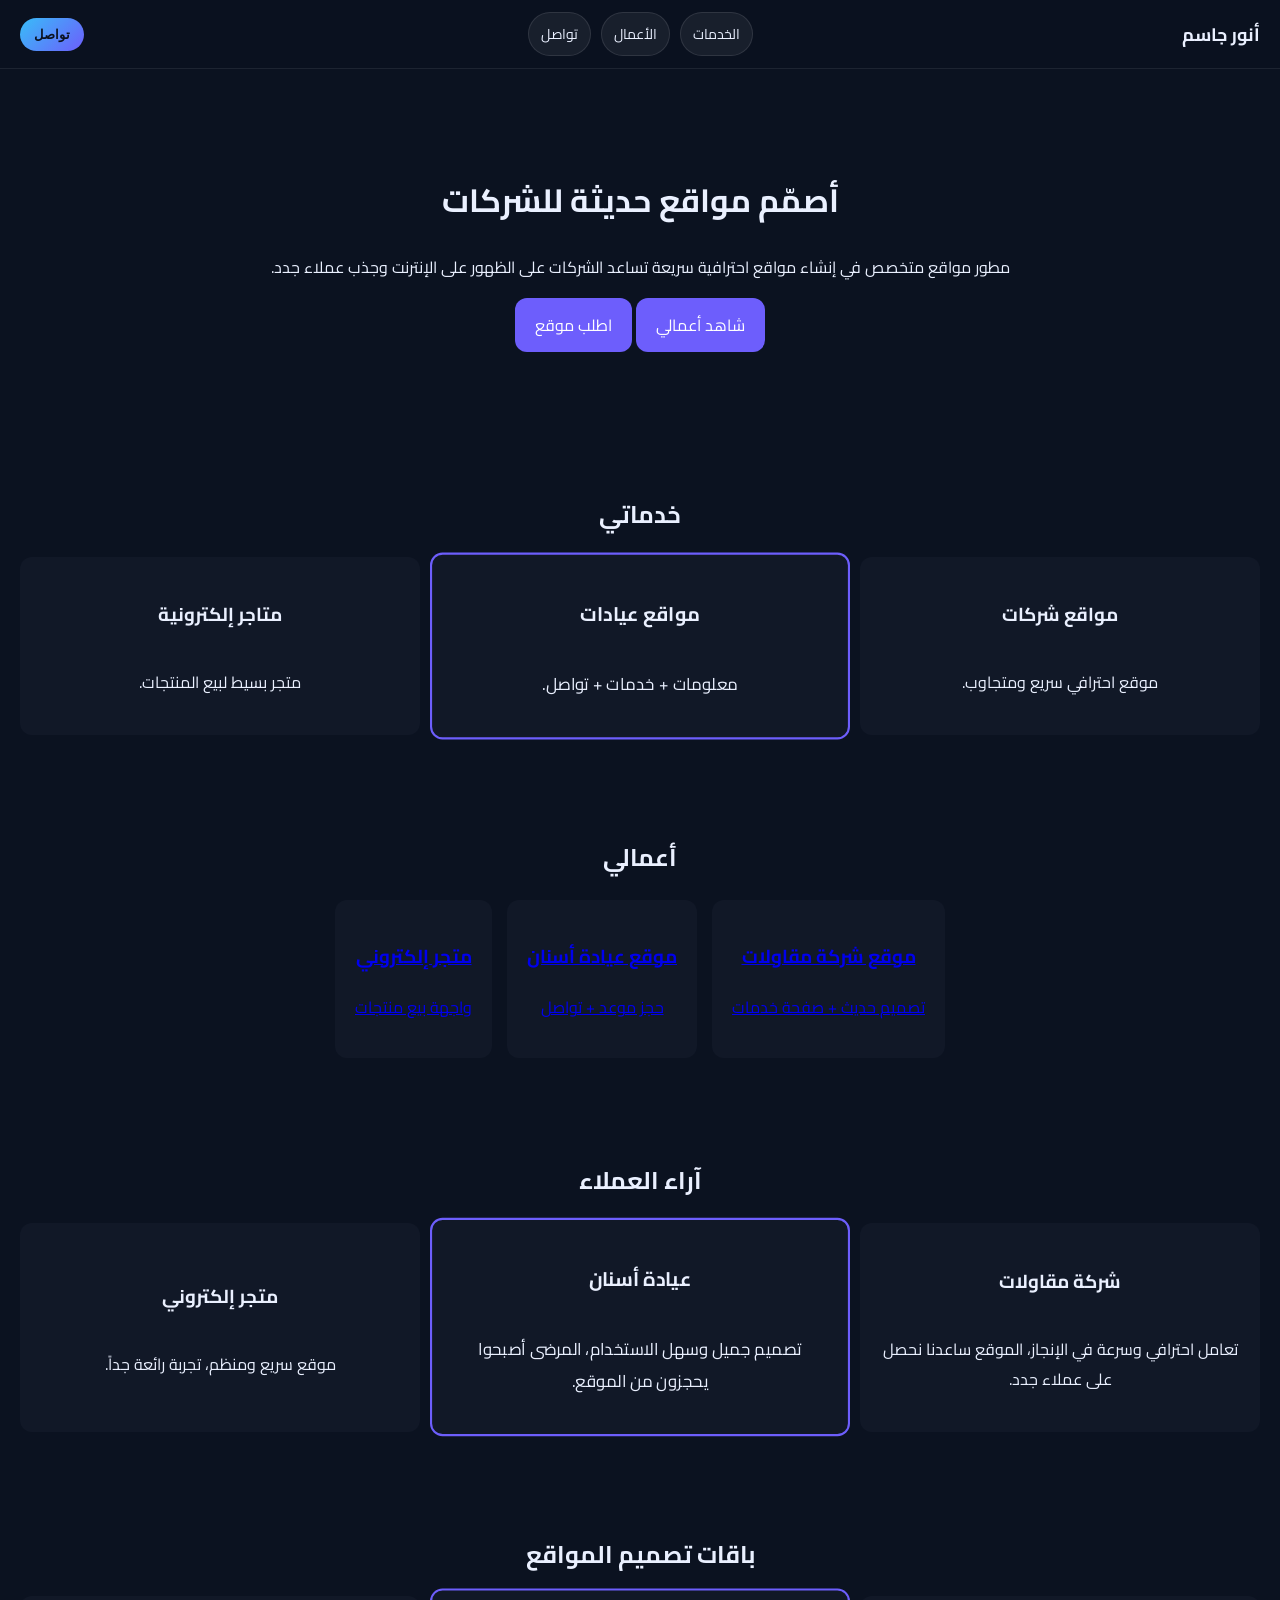
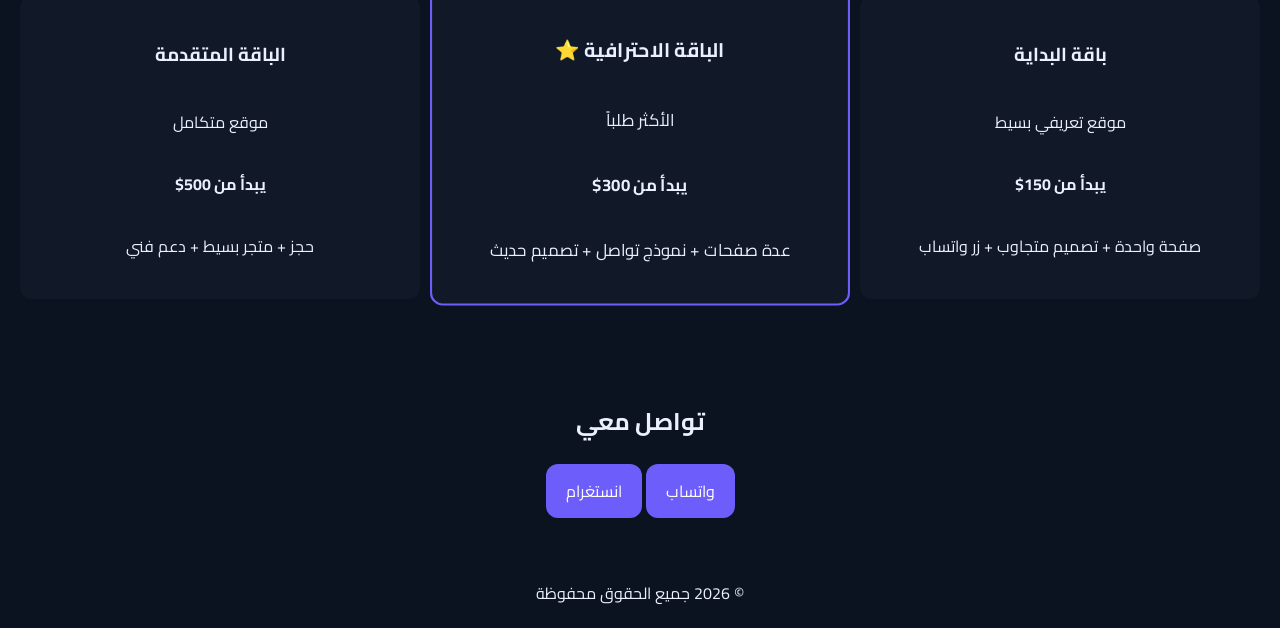
==== index.html @ a52c802f "Add files via upload" ====
<!DOCTYPE html>
<html lang="ar" dir="rtl">
<head>
  <meta charset="UTF-8" />
  <meta name="viewport" content="width=device-width, initial-scale=1.0" />
  <title>أنور جاسم | مطور مواقع</title>

  <link rel="preconnect" href="https://fonts.googleapis.com">
  <link rel="preconnect" href="https://fonts.gstatic.com" crossorigin>
  <link href="https://fonts.googleapis.com/css2?family=Cairo:wght@400;600;700&display=swap" rel="stylesheet">

  <link rel="stylesheet" href="style.css">
</head>

<body>

<nav class="nav">
  <a class="brand" href="#">أنور جاسم</a>

  <div class="nav-links">
    <a href="#services">الخدمات</a>
    <a href="#work">الأعمال</a>
    <a href="#contact">تواصل</a>
  </div>

  <div class="contact-menu">
    <button id="contactBtn">تواصل</button>
    <div id="contactDropdown" class="dropdown">
      <a href="https://wa.me/9647819924326" target="_blank">واتساب</a>
      <a href="https://instagram.com/anwar_jasim" target="_blank">انستغرام</a>
    </div>
  </div>
</nav>

<header class="hero">
  <h1>أصمّم مواقع حديثة للشركات</h1>
  <p>مطور مواقع متخصص في إنشاء مواقع احترافية سريعة تساعد الشركات على الظهور على الإنترنت وجذب عملاء جدد.</p>

  <div class="hero-actions">
    <a class="btn" href="#work">شاهد أعمالي</a>
    <a class="btn btn-outline" href="#contact">اطلب موقع</a>
  </div>
</header>

<section id="services" class="section">
  <h2>خدماتي</h2>
  <div class="cards">
    <div class="card">
      <h3>مواقع شركات</h3>
      <p>موقع احترافي سريع ومتجاوب.</p>
    </div>
    <div class="card">
      <h3>مواقع عيادات</h3>
      <p>معلومات + خدمات + تواصل.</p>
    </div>
    <div class="card">
      <h3>متاجر إلكترونية</h3>
      <p>متجر بسيط لبيع المنتجات.</p>
    </div>
  </div>
</section>

<section id="work" class="section">
  <h2>أعمالي</h2>

  <div class="work-grid">

    <a class="work-item" href="#">
      <h3>موقع شركة مقاولات</h3>
      <p>تصميم حديث + صفحة خدمات</p>
    </a>

    <a class="work-item" href="#">
      <h3>موقع عيادة أسنان</h3>
      <p>حجز موعد + تواصل</p>
    </a>

    <a class="work-item" href="#">
      <h3>متجر إلكتروني</h3>
      <p>واجهة بيع منتجات</p>
    </a>

  </div>
</section>

<section class="section">
  <h2>آراء العملاء</h2>

  <div class="cards">

    <div class="card">
      <h3>شركة مقاولات</h3>
      <p>تعامل احترافي وسرعة في الإنجاز، الموقع ساعدنا نحصل على عملاء جدد.</p>
    </div>

    <div class="card">
      <h3>عيادة أسنان</h3>
      <p>تصميم جميل وسهل الاستخدام، المرضى أصبحوا يحجزون من الموقع.</p>
    </div>

    <div class="card">
      <h3>متجر إلكتروني</h3>
      <p>موقع سريع ومنظم، تجربة رائعة جداً.</p>
    </div>

  </div>
</section>

<section class="section">
  <h2>باقات تصميم المواقع</h2>

  <div class="cards">

    <div class="card">
      <h3>باقة البداية</h3>
      <p>موقع تعريفي بسيط</p>
      <p><strong>يبدأ من 150$</strong></p>
      <p class="small">صفحة واحدة + تصميم متجاوب + زر واتساب</p>
    </div>

    <div class="card">
      <h3>الباقة الاحترافية ⭐</h3>
      <p>الأكثر طلباً</p>
      <p><strong>يبدأ من 300$</strong></p>
      <p class="small">عدة صفحات + نموذج تواصل + تصميم حديث</p>
    </div>

    <div class="card">
      <h3>الباقة المتقدمة</h3>
      <p>موقع متكامل</p>
      <p><strong>يبدأ من 500$</strong></p>
      <p class="small">حجز + متجر بسيط + دعم فني</p>
    </div>

  </div>
</section>

<section id="contact" class="section">
  <h2>تواصل معي</h2>
  <div class="contact-actions">
    <a class="btn" href="https://wa.me/9647819924326" target="_blank">واتساب</a>
    <a class="btn btn-outline" href="https://instagram.com/anwar_jasim" target="_blank">انستغرام</a>
  </div>
</section>

<footer class="footer">
© 2026 جميع الحقوق محفوظة
</footer>

<script src="script.js"></script>
</body>
</html>
---- style.css ----
:root{
  --bg:#0b1220;
  --panel:rgba(255,255,255,.06);
  --card:rgba(255,255,255,.08);
  --stroke:rgba(255,255,255,.12);
  --text:#eaf0ff;
  --muted:rgba(234,240,255,.72);
  --primary:#6d5efc;
  --secondary:#22c55e;
  --accent:#38bdf8;
  --shadow:0 18px 55px rgba(0,0,0,.35);
  --radius:18px;
}

*{box-sizing:border-box}
body{
  margin:0;
  font-family:"Cairo",sans-serif;
  color:var(--text);
  background:var(--bg);
}

/* ===== NAV (حديث ومرتب) ===== */
.nav{
  display:flex;
  align-items:center;
  justify-content:center;
  padding:12px 18px;
  background: rgba(11,18,32,.85);
  backdrop-filter: blur(10px);
  position:sticky;
  top:0;
  z-index:1000;
  border-bottom: 1px solid rgba(255,255,255,.08);
}

.brand{
  color: var(--text);
  text-decoration:none;
  font-weight:800;
  font-size:18px;
}

/* روابط الوسط */
.nav-links{
  display:flex;
  gap:10px;
}

.nav-links a{
  color: var(--text);
  text-decoration:none;        /* يشيل التسطير */
  font-size:14px;
  padding:8px 12px;
  border-radius:999px;
  background: rgba(255,255,255,.06);
  border: 1px solid rgba(255,255,255,.10);
  transition:.2s ease;
}

.nav-links a:hover{
  background: rgba(255,255,255,.12);
  transform: translateY(-1px);
}

/* زر التواصل يسار */
.contact-menu{
  position:relative; /* مهم حتى القائمة تطلع بمكانها */
}

#contactBtn{
  padding:9px 14px;
  border:0;
  border-radius:999px;
  background: linear-gradient(135deg, var(--accent), var(--primary));
  color:#0b1220;
  font-weight:800;
  cursor:pointer;
}

/* القائمة المنسدلة */
.dropdown{
  position:absolute;
  top:48px;
  left:0;
  width:200px;
  display:none;
  padding:8px;
  border-radius:14px;
  background: rgba(12,18,34,.95);
  border: 1px solid rgba(255,255,255,.12);
  box-shadow: 0 18px 55px rgba(0,0,0,.35);
}

.dropdown a{
  display:block;
  padding:10px 12px;
  border-radius:12px;
  color: var(--text);
  text-decoration:none;
}

.dropdown a:hover{
  background: rgba(255,255,255,.08);
}

/* موبايل */
@media (max-width:860px){
  .nav-links{ display:none; }  /* نخفي الروابط بالموبايل (نضيف منيو لاحقاً) */
}

.brand{
  position:absolute;
  right:20px;
  font-weight:700;
}

.contact-menu{ position:absolute; left:20px; }

button{
  padding:10px 15px;
  border:0;
  border-radius:8px;
  background:#22c55e;
  color:white;
  cursor:pointer;
}

/* HERO */
.hero{
  text-align:center;
  padding:80px 20px;
}

.btn{
  padding:12px 20px;
  background:#6d5efc;
  color:white;
  border-radius:8px;
  text-decoration:none;
}

/* SECTIONS */
.section{
  padding:40px 20px;
  text-align:center;
}

.cards{
  display:flex;
  gap:15px;
  justify-content:center;
}

.card{
  padding:20px;
  background:#111827;
  border-radius:12px;
}

.work-grid{
  display:flex;
  gap:15px;
  justify-content:center;
}

.work-item{
  padding:20px;
  background:#111827;
  border-radius:12px;
}

.footer{
  text-align:center;
  padding:20px;
}

/* ===== Button Hover Clean Animation ===== */

/* زر التواصل */
#contactBtn{
  transition: all .25s ease;
}

#contactBtn:hover{
  transform: translateY(-3px);
  box-shadow: 0 10px 25px rgba(56,189,248,.35);
}

/* أزرار الهيرو */
.btn{
  display:inline-block;
  border-radius:12px;
  transition: all .25s ease;
}

/* Hover نظيف */
.btn:hover{
  transform: translateY(-4px);
  box-shadow: 0 18px 40px rgba(109,94,252,.35);
  filter: brightness(1.08);
}

/* عند الضغط */
.btn:active,
#contactBtn:active{
  transform: scale(.95);
}

/* تمييز الباقة الاحترافية */
.card:nth-child(2){
  border: 2px solid var(--primary);
  transform: scale(1.05);
}

.cards{
  display: grid;
  grid-template-columns: repeat(auto-fit, minmax(250px,1fr));
  gap: 20px;
  align-items: stretch;
}

.card{
  height: 100%;
  display: flex;
  flex-direction: column;
  justify-content: center;
}
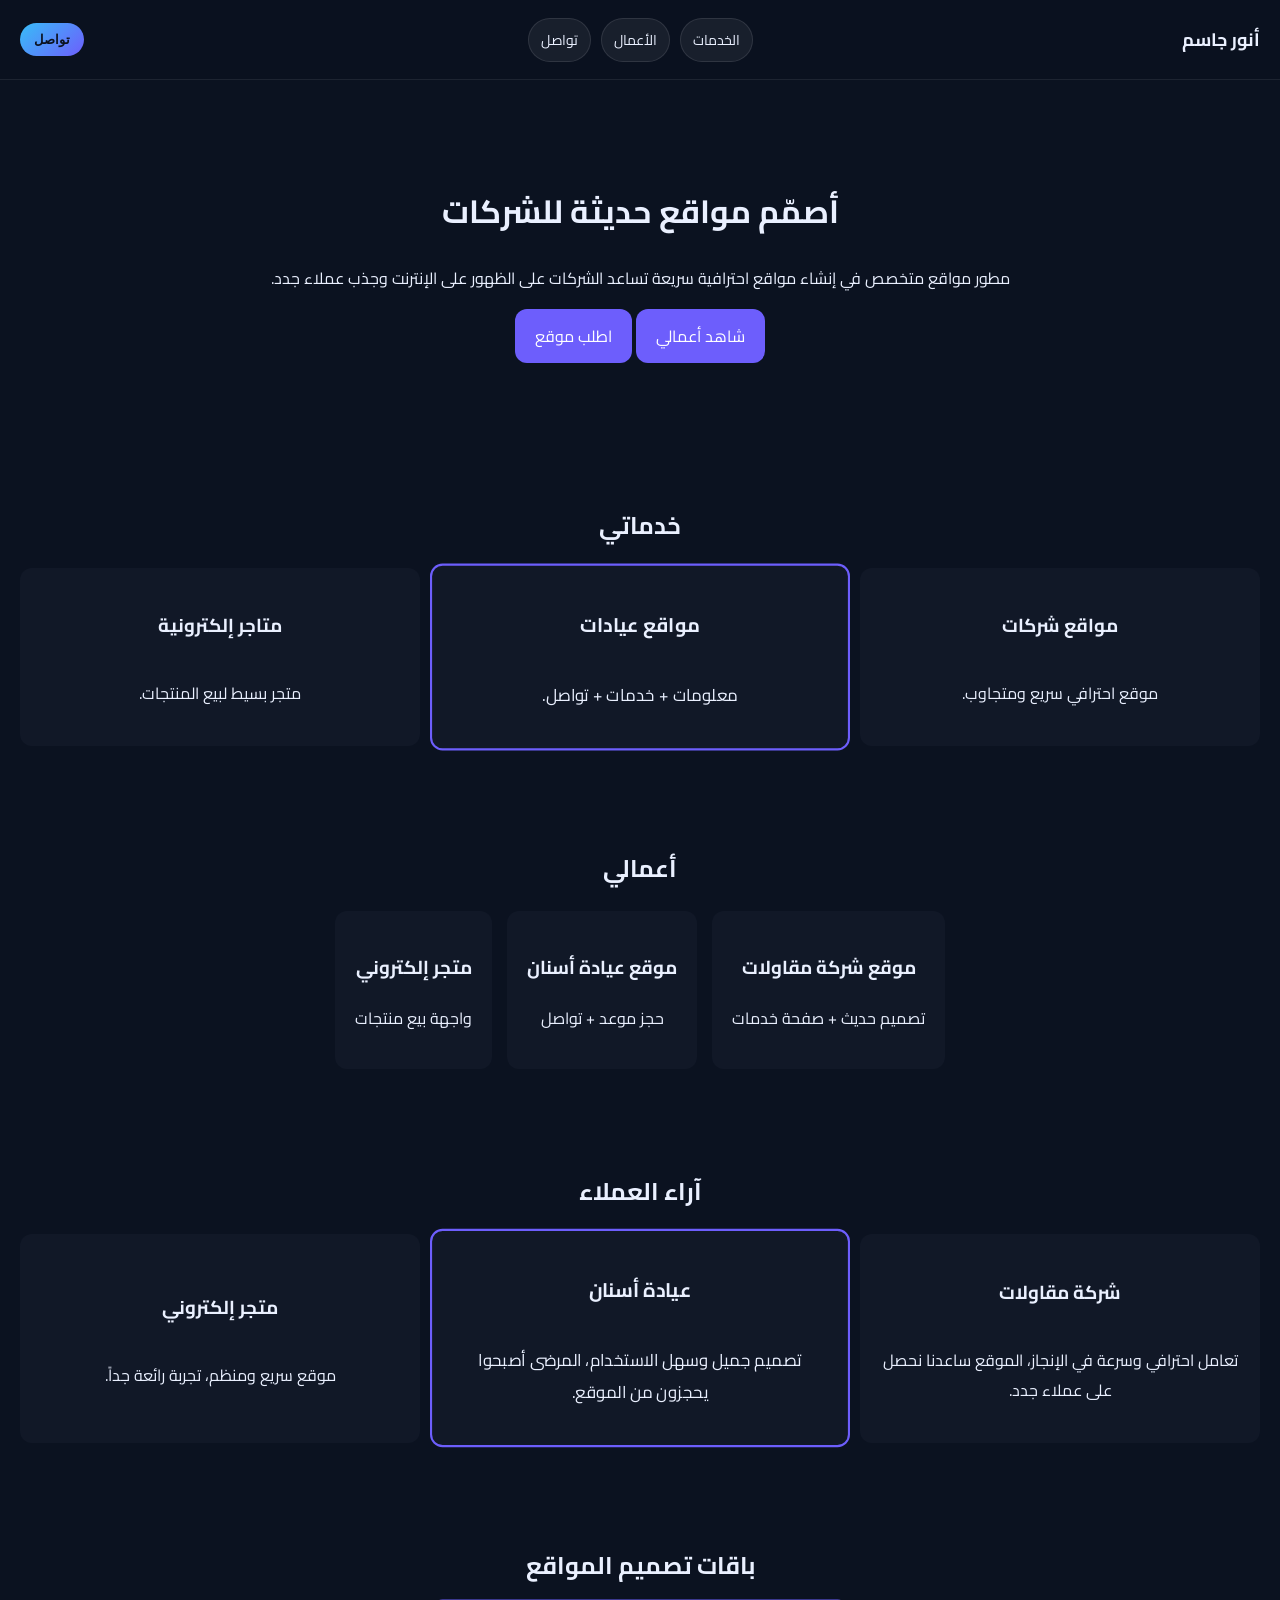
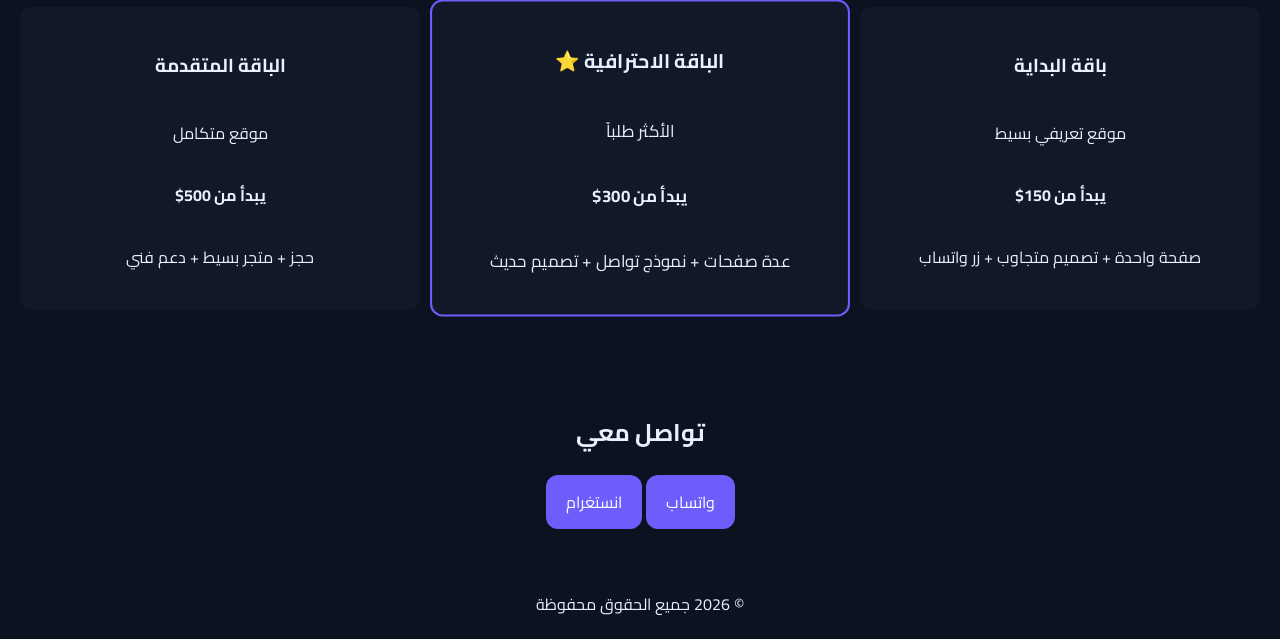
==== commit 5a4a4949: "Add files via upload" ====
--- a/index.html
+++ b/index.html
@@ -65,20 +65,20 @@
 
   <div class="work-grid">
 
-    <a class="work-item" href="#">
+    <span class="work-item" href="#">
       <h3>موقع شركة مقاولات</h3>
       <p>تصميم حديث + صفحة خدمات</p>
-    </a>
+    </span>
 
-    <a class="work-item" href="#">
+    <span class="work-item" href="#">
       <h3>موقع عيادة أسنان</h3>
       <p>حجز موعد + تواصل</p>
-    </a>
+    </span>
 
-    <a class="work-item" href="#">
+    <span class="work-item" href="#">
       <h3>متجر إلكتروني</h3>
       <p>واجهة بيع منتجات</p>
-    </a>
+    </span>
 
   </div>
 </section>
--- a/style.css
+++ b/style.css
@@ -225,4 +225,112 @@
   display: flex;
   flex-direction: column;
   justify-content: center;
+}
+
+/* ===== Mobile Fix ===== */
+@media (max-width: 768px){
+  .nav{
+    padding: 10px 12px;
+  }
+
+  .nav-links{
+    gap: 6px;
+    flex-wrap: wrap;
+    justify-content: center;
+  }
+
+  .nav-links a{
+    padding: 6px 10px;
+    font-size: 13px;
+  }
+
+  .hero{
+    padding: 50px 14px;
+  }
+
+  .hero h1{
+    font-size: 30px;
+    line-height: 1.2;
+  }
+
+  .hero p{
+    font-size: 15px;
+    line-height: 1.8;
+  }
+
+ @media (max-width: 768px){
+
+  /* نخلي مجموعة أزرار الهيرو والتواصل مرتبة */
+  .hero-actions,
+  .contact-actions{
+    display:flex;
+    flex-direction: column;
+    gap: 12px;
+    align-items: center;
+  }
+
+  /* الأزرار ما تكون 100%، تكون بنسبة جميلة */
+  .btn{
+    width: min(320px, 92%);
+    text-align:center;
+  }
+}
+
+  .cards, .work-grid{
+    grid-template-columns: 1fr !important;
+  }
+}
+
+/* ===== NAVBAR FIX ===== */
+
+nav{
+  width:100%;
+  display:flex;
+  align-items:center;
+  justify-content:space-between;
+  padding:18px 30px;
+  min-height:80px;
+  box-sizing:border-box;
+}
+
+/* اسمك يمين */
+.nav-right{
+  flex:1;
+  text-align:right;
+}
+
+/* الأزرار الثلاثة وسط */
+.nav-center{
+  flex:1;
+  text-align:center;
+}
+
+/* زر تواصل يسار */
+.nav-left{
+  flex:1;
+  text-align:left;
+}
+
+/* موبايل */
+@media (max-width:768px){
+
+  nav{
+    padding:25px 15px;
+    min-height:100px;
+  }
+
+}
+
+.nav-btn{
+  padding:10px 18px;
+  margin:0 5px;
+  border-radius:20px;
+  text-decoration:none;
+  color:white;
+  border:1px solid rgba(255,255,255,0.2);
+  transition:0.3s;
+}
+
+.nav-btn:hover{
+  background:rgba(255,255,255,0.1);
 }
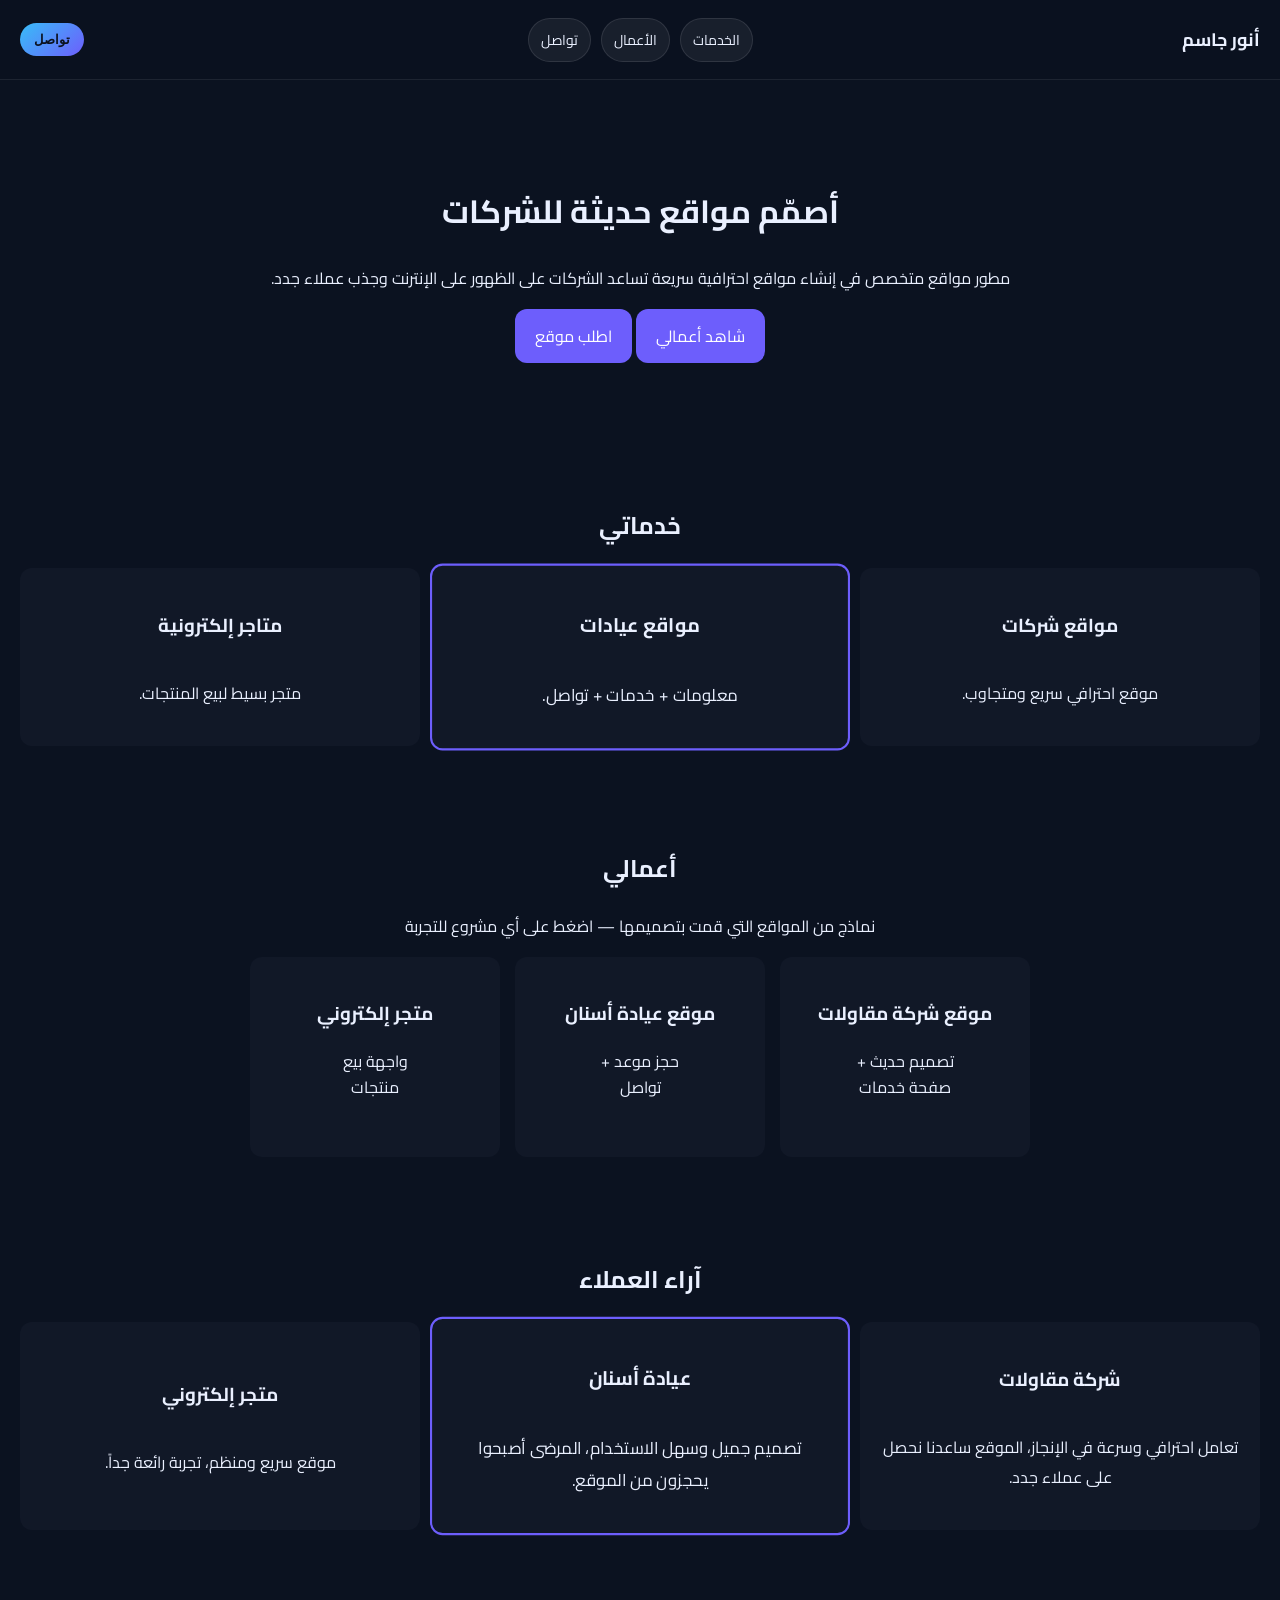
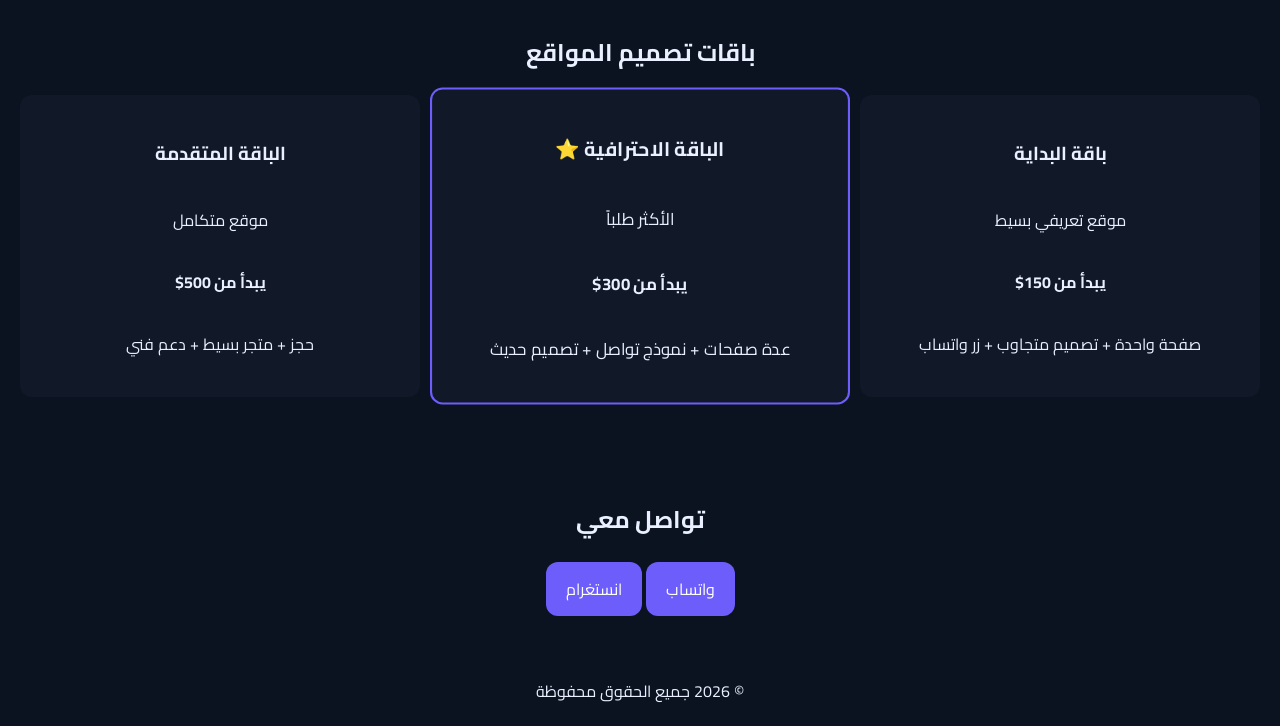
==== commit d53251af: "Add files via upload" ====
--- a/index.html
+++ b/index.html
@@ -62,13 +62,13 @@
 
 <section id="work" class="section">
   <h2>أعمالي</h2>
-
+  <p>نماذج من المواقع التي قمت بتصميمها — اضغط على أي مشروع للتجربة</p>
   <div class="work-grid">
 
-    <span class="work-item" href="#">
-      <h3>موقع شركة مقاولات</h3>
-      <p>تصميم حديث + صفحة خدمات</p>
-    </span>
+   <a class="work-item" href="https://anwarjasim1.github.io/contracting-company/">
+  <h3>موقع شركة مقاولات</h3>
+  <p>تصميم حديث + صفحة خدمات</p>
+</a>
 
     <span class="work-item" href="#">
       <h3>موقع عيادة أسنان</h3>
@@ -77,7 +77,7 @@
 
     <span class="work-item" href="#">
       <h3>متجر إلكتروني</h3>
-      <p>واجهة بيع منتجات</p>
+      <p>واجهة بيع <br> منتجات</p>
     </span>
 
   </div>
--- a/style.css
+++ b/style.css
@@ -333,4 +333,22 @@
 
 .nav-btn:hover{
   background:rgba(255,255,255,0.1);
+}
+
+.work-item{
+  display: block;
+  text-decoration: none;
+  color: inherit;
+
+  width: 250px;
+  height: 200px;
+
+  padding: 20px;
+  box-sizing: border-box;
+}
+
+.work-item p{
+  width: 120px;
+  margin: auto;
+  line-height: 1.6;
 }
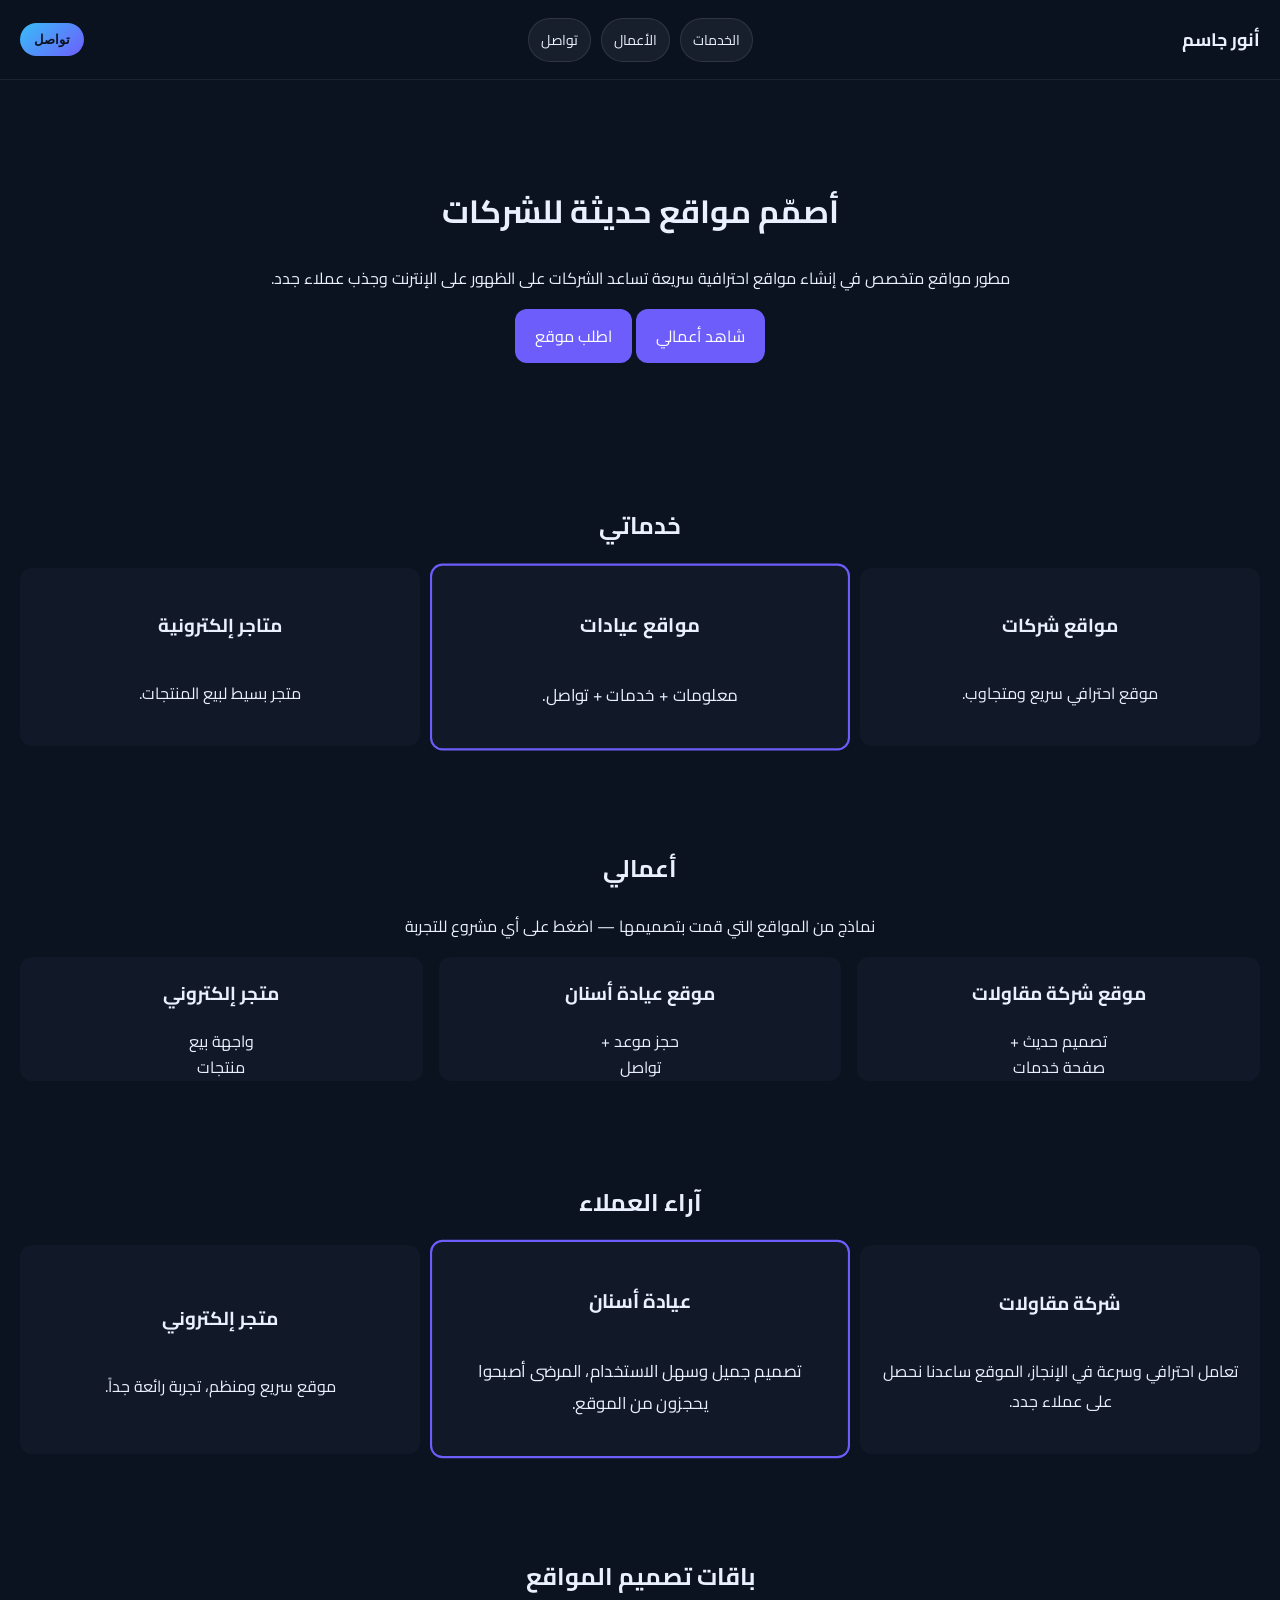
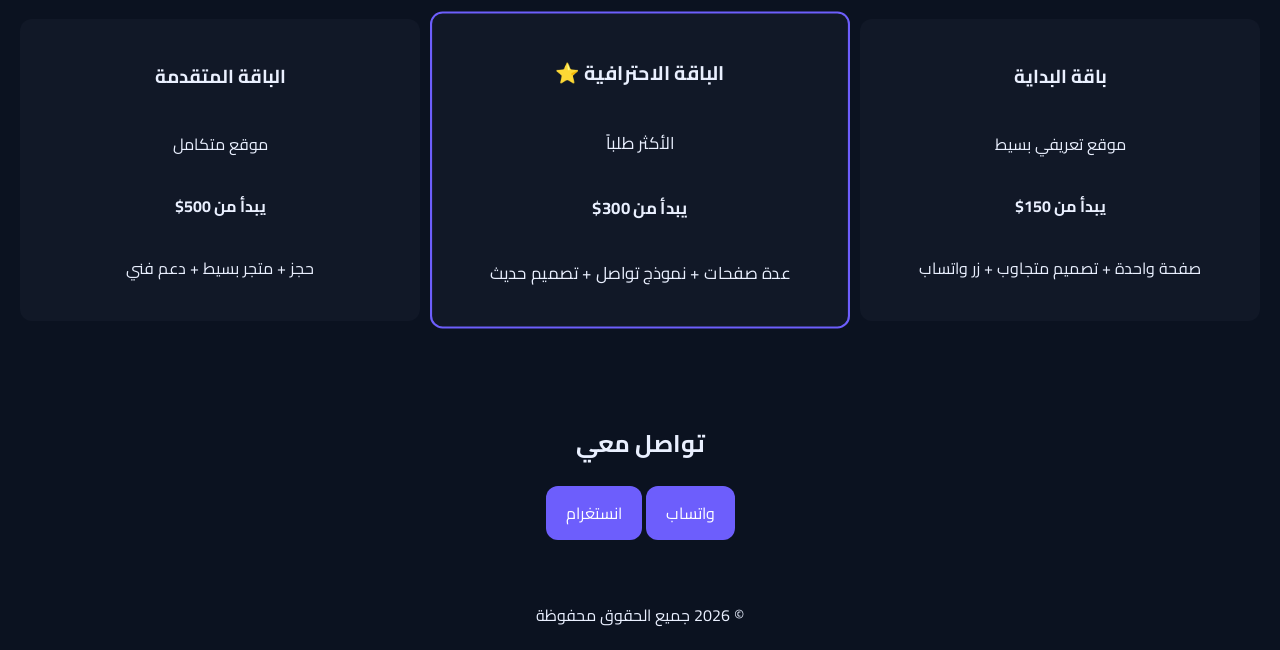
==== commit b08e324f: "Fix HTML encoding issues in index.html" ====
--- a/index.html
+++ b/index.html
@@ -75,10 +75,10 @@
       <p>حجز موعد + تواصل</p>
     </span>
 
-    <span class="work-item" href="#">
+    <a class="work-item" href="https://anwarstore.wuaze.com">
       <h3>متجر إلكتروني</h3>
       <p>واجهة بيع <br> منتجات</p>
-    </span>
+    </a>
 
   </div>
 </section>
@@ -149,4 +149,4 @@
 
 <script src="script.js"></script>
 </body>
-</html>+</html>
--- a/style.css
+++ b/style.css
@@ -18,6 +18,7 @@
   font-family:"Cairo",sans-serif;
   color:var(--text);
   background:var(--bg);
+  width: 100%;
 }
 
 /* ===== NAV (حديث ومرتب) ===== */
@@ -227,7 +228,7 @@
   justify-content: center;
 }
 
-/* ===== Mobile Fix ===== */
+/* ===== Mobile Fix (Fixed) ===== */
 @media (max-width: 768px){
   .nav{
     padding: 10px 12px;
@@ -257,8 +258,6 @@
     font-size: 15px;
     line-height: 1.8;
   }
-
- @media (max-width: 768px){
 
   /* نخلي مجموعة أزرار الهيرو والتواصل مرتبة */
   .hero-actions,
@@ -269,12 +268,11 @@
     align-items: center;
   }
 
-  /* الأزرار ما تكون 100%، تكون بنسبة جميلة */
+  /* الأزرار بنسبة جميلة */
   .btn{
     width: min(320px, 92%);
     text-align:center;
   }
-}
 
   .cards, .work-grid{
     grid-template-columns: 1fr !important;
@@ -351,4 +349,19 @@
   width: 120px;
   margin: auto;
   line-height: 1.6;
+}
+
+/* ===== Responsive Work Grid (Override) ===== */
+.work-grid{
+  display: grid;
+  grid-template-columns: repeat(auto-fit, minmax(240px, 1fr));
+  gap: 16px;
+  justify-items: stretch;
+}
+
+.work-item{
+  width: 100% !important;
+  height: auto !important;
+  padding: 0 !important;
+  overflow: hidden;
 }
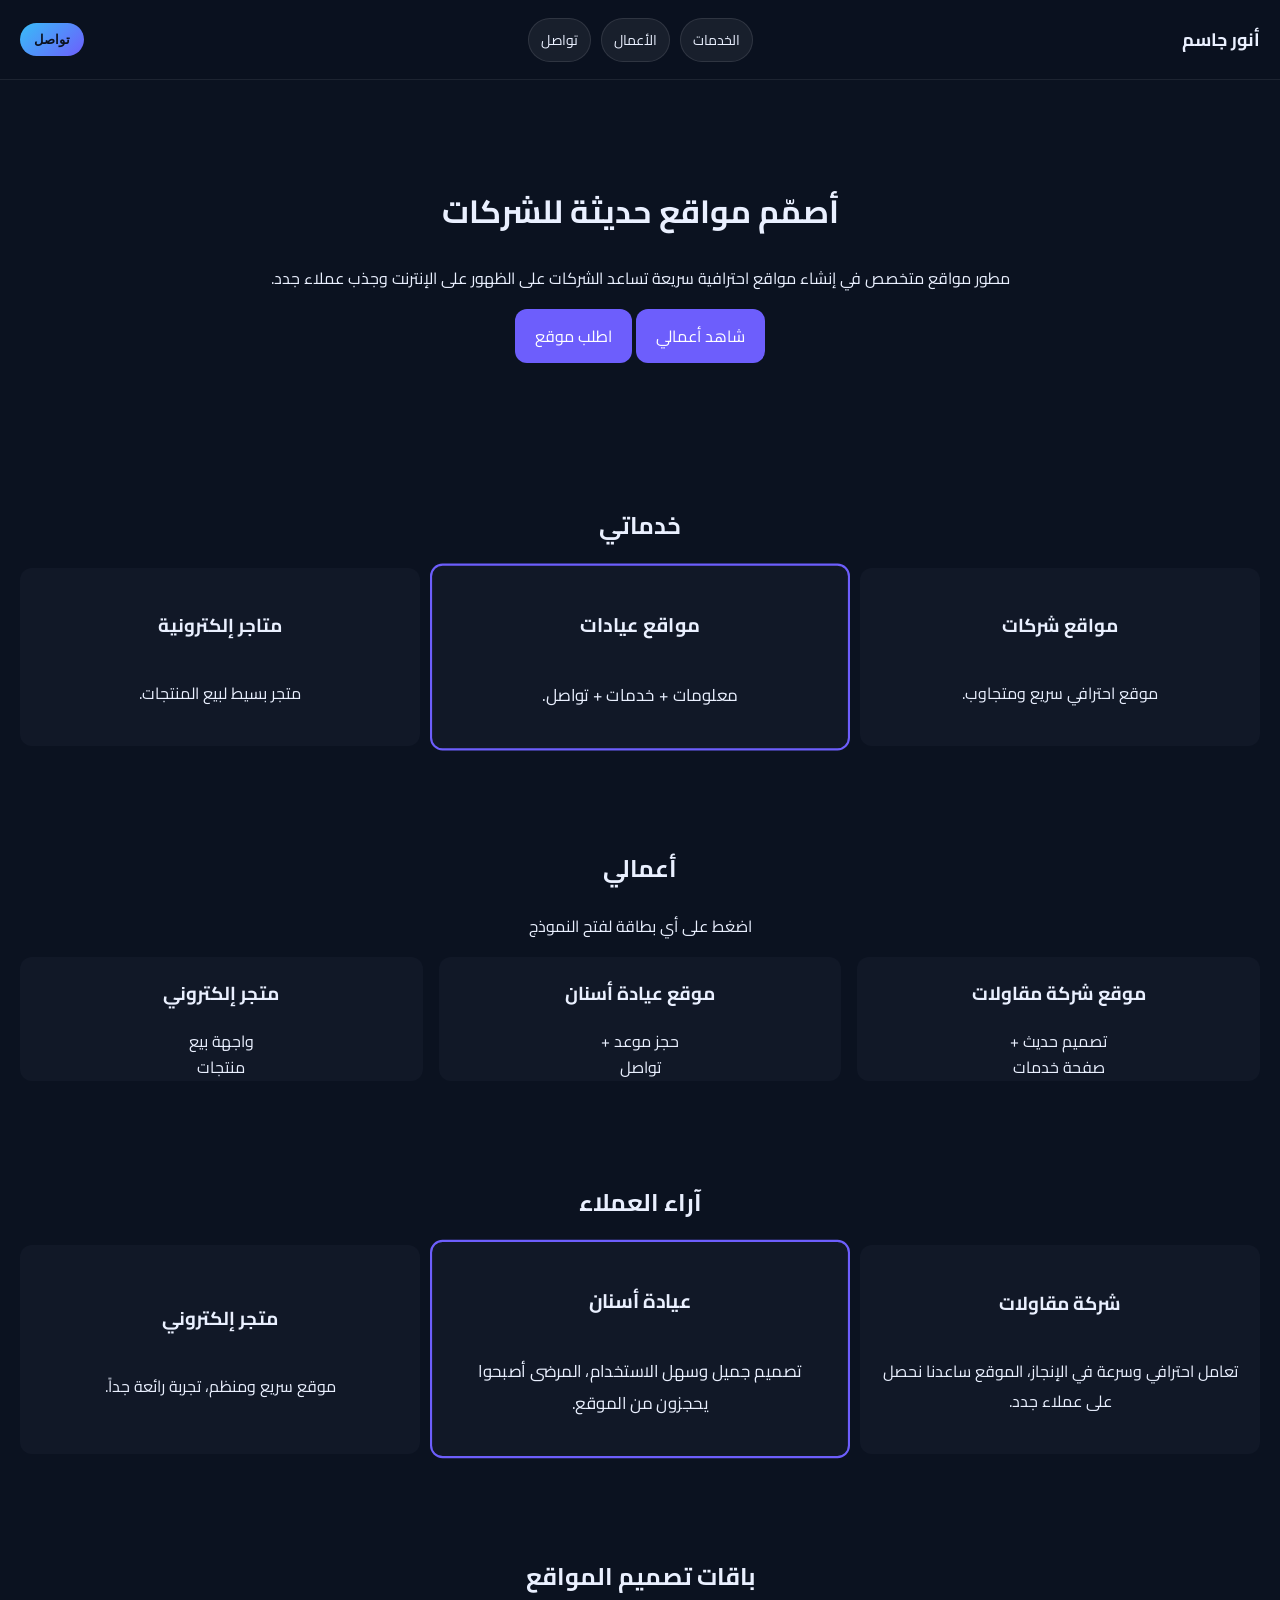
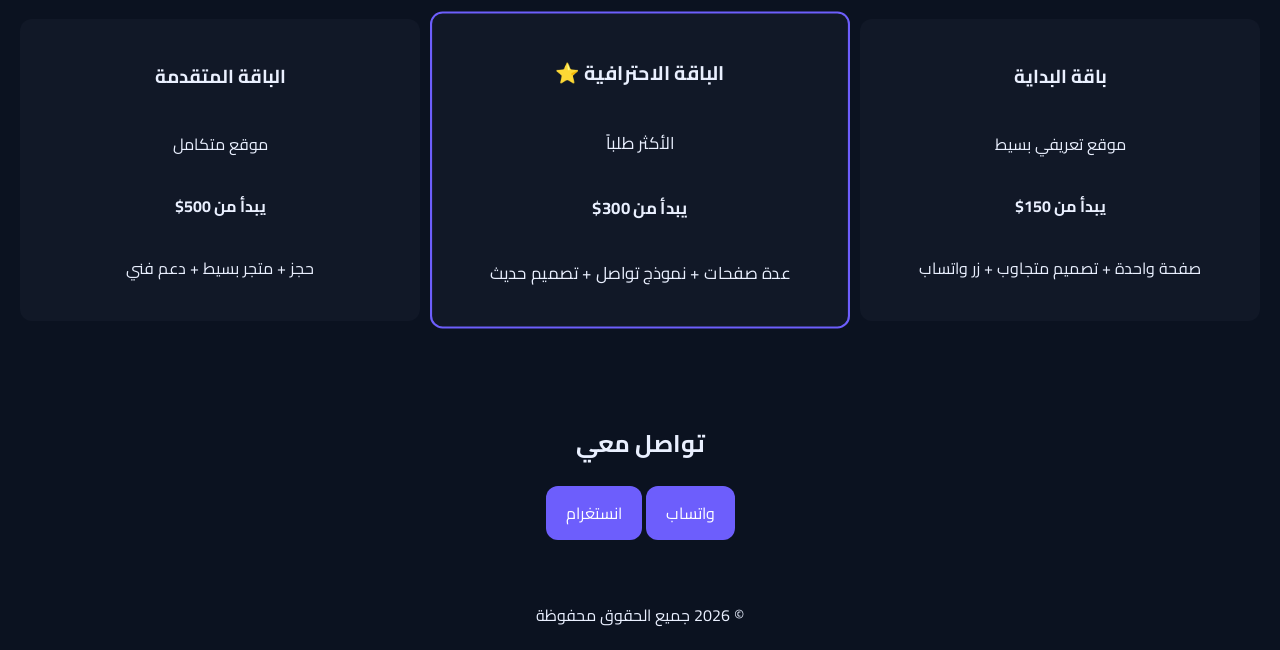
==== commit f4284484: "Update index.html" ====
--- a/index.html
+++ b/index.html
@@ -62,7 +62,7 @@
 
 <section id="work" class="section">
   <h2>أعمالي</h2>
-  <p>نماذج من المواقع التي قمت بتصميمها — اضغط على أي مشروع للتجربة</p>
+  <p class="work-note">اضغط على أي بطاقة لفتح النموذج</p>
   <div class="work-grid">
 
    <a class="work-item" href="https://anwarjasim1.github.io/contracting-company/">
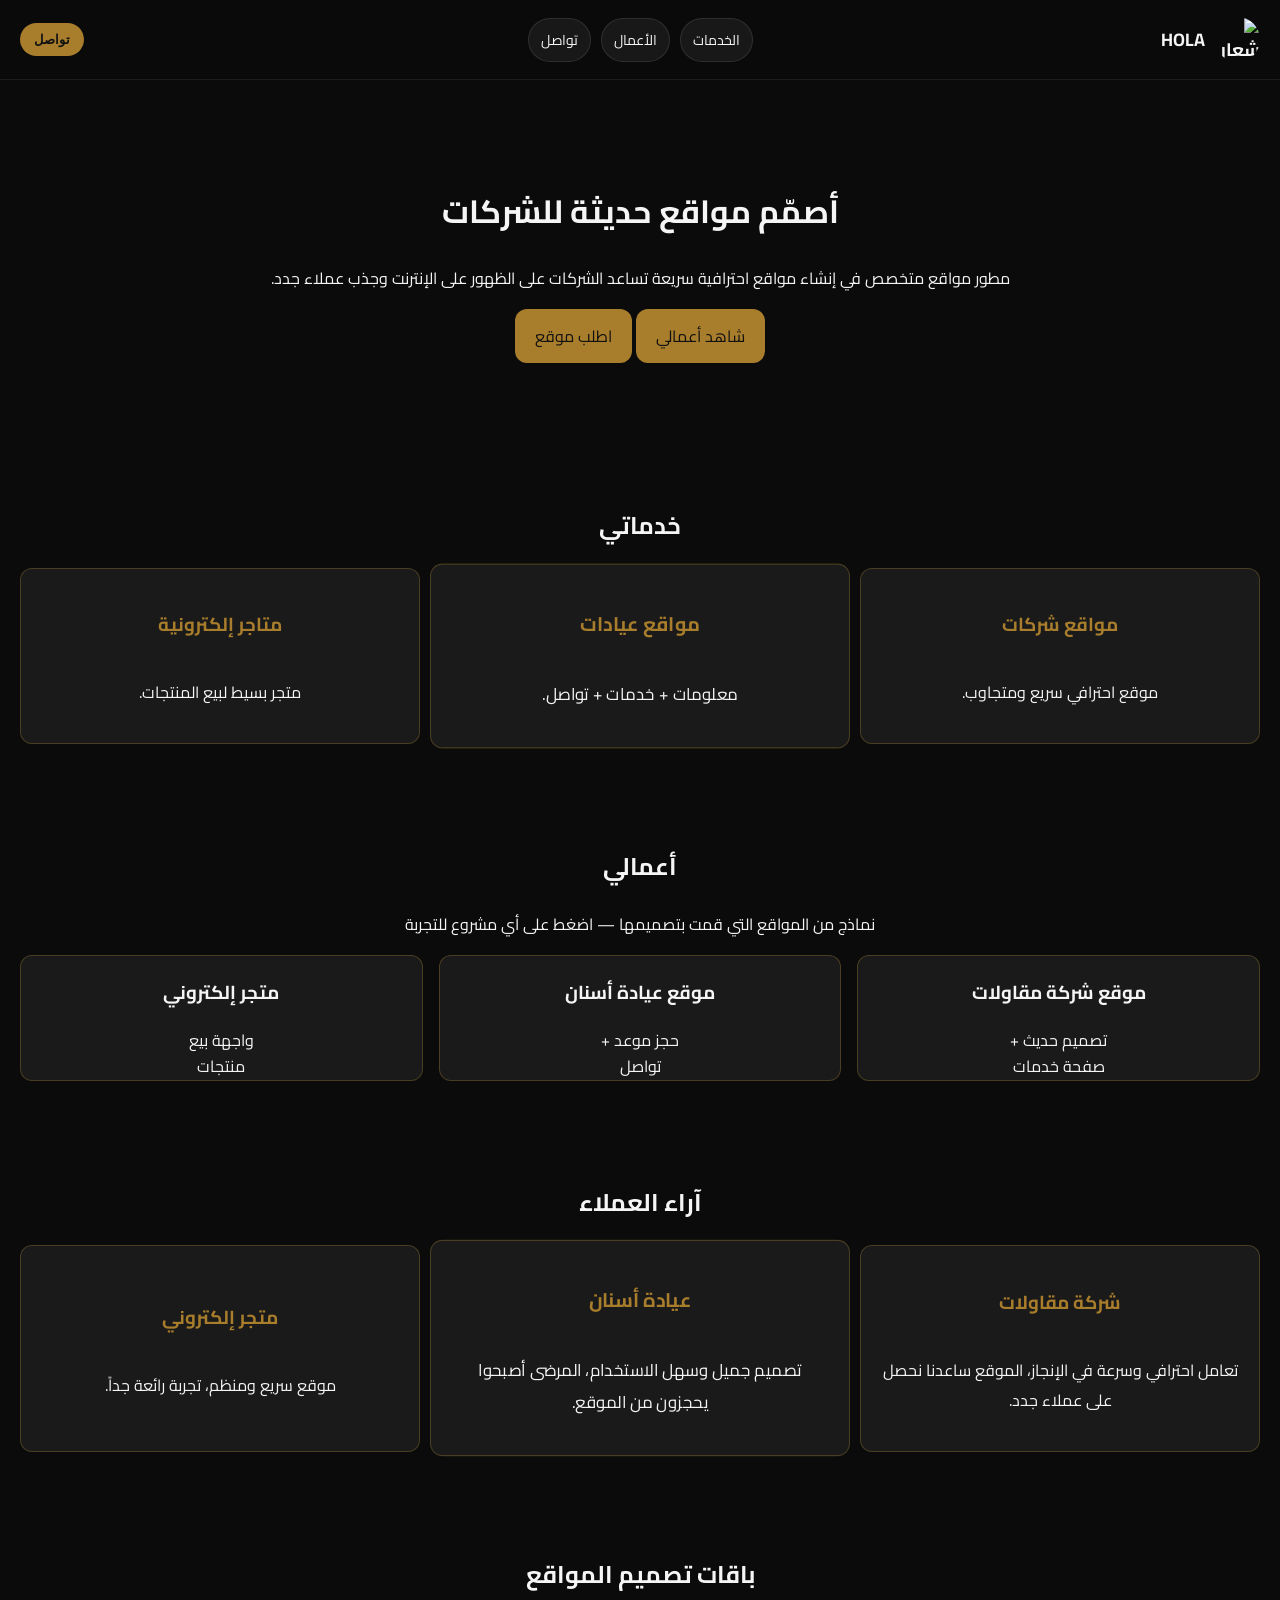
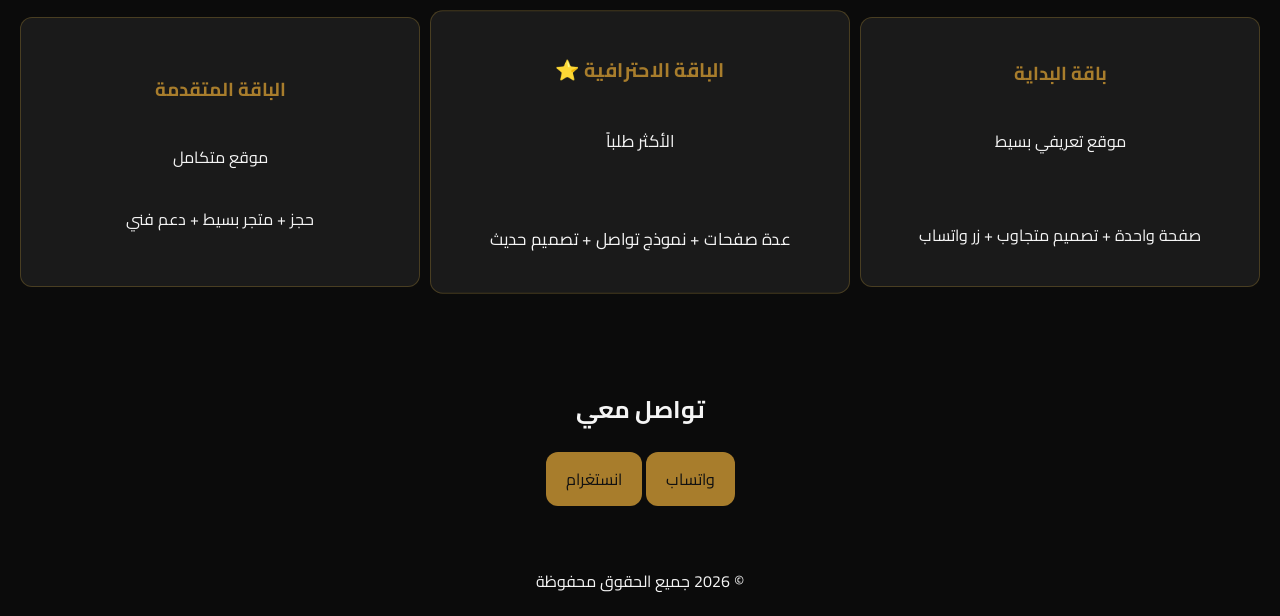
==== commit 4caa47d3: "Add files via upload" ====
--- a/index.html
+++ b/index.html
@@ -3,19 +3,23 @@
 <head>
   <meta charset="UTF-8" />
   <meta name="viewport" content="width=device-width, initial-scale=1.0" />
-  <title>أنور جاسم | مطور مواقع</title>
+  <title>HOLA</title>
 
   <link rel="preconnect" href="https://fonts.googleapis.com">
   <link rel="preconnect" href="https://fonts.gstatic.com" crossorigin>
   <link href="https://fonts.googleapis.com/css2?family=Cairo:wght@400;600;700&display=swap" rel="stylesheet">
 
   <link rel="stylesheet" href="style.css">
+  <link rel="icon" type="image/png" href="images/favicon.png">
 </head>
 
 <body>
 
 <nav class="nav">
-  <a class="brand" href="#">أنور جاسم</a>
+  <a class="brand" href="#">
+  <img src="images/logo.jpg" alt="شعار HOLA" class="brand-logo">
+  <span>HOLA</span>
+</a>
 
   <div class="nav-links">
     <a href="#services">الخدمات</a>
@@ -26,7 +30,7 @@
   <div class="contact-menu">
     <button id="contactBtn">تواصل</button>
     <div id="contactDropdown" class="dropdown">
-      <a href="https://wa.me/9647819924326" target="_blank">واتساب</a>
+      <a href="https://wa.me/9647500202754" target="_blank">واتساب</a>
       <a href="https://instagram.com/anwar_jasim" target="_blank">انستغرام</a>
     </div>
   </div>
@@ -62,7 +66,7 @@
 
 <section id="work" class="section">
   <h2>أعمالي</h2>
-  <p class="work-note">اضغط على أي بطاقة لفتح النموذج</p>
+  <p>نماذج من المواقع التي قمت بتصميمها — اضغط على أي مشروع للتجربة</p>
   <div class="work-grid">
 
    <a class="work-item" href="https://anwarjasim1.github.io/contracting-company/">
@@ -114,21 +118,21 @@
     <div class="card">
       <h3>باقة البداية</h3>
       <p>موقع تعريفي بسيط</p>
-      <p><strong>يبدأ من 150$</strong></p>
+      <p><strong></strong></p>
       <p class="small">صفحة واحدة + تصميم متجاوب + زر واتساب</p>
     </div>
 
     <div class="card">
       <h3>الباقة الاحترافية ⭐</h3>
       <p>الأكثر طلباً</p>
-      <p><strong>يبدأ من 300$</strong></p>
+      <p><strong></strong></p>
       <p class="small">عدة صفحات + نموذج تواصل + تصميم حديث</p>
     </div>
 
     <div class="card">
       <h3>الباقة المتقدمة</h3>
       <p>موقع متكامل</p>
-      <p><strong>يبدأ من 500$</strong></p>
+      
       <p class="small">حجز + متجر بسيط + دعم فني</p>
     </div>
 
@@ -138,7 +142,7 @@
 <section id="contact" class="section">
   <h2>تواصل معي</h2>
   <div class="contact-actions">
-    <a class="btn" href="https://wa.me/9647819924326" target="_blank">واتساب</a>
+    <a class="btn" href="https://wa.me/9647500202754" target="_blank">واتساب</a>
     <a class="btn btn-outline" href="https://instagram.com/anwar_jasim" target="_blank">انستغرام</a>
   </div>
 </section>
@@ -149,4 +153,4 @@
 
 <script src="script.js"></script>
 </body>
-</html>
+</html>
--- a/style.css
+++ b/style.css
@@ -1,23 +1,23 @@
 :root{
-  --bg:#0b1220;
-  --panel:rgba(255,255,255,.06);
-  --card:rgba(255,255,255,.08);
-  --stroke:rgba(255,255,255,.12);
-  --text:#eaf0ff;
-  --muted:rgba(234,240,255,.72);
-  --primary:#6d5efc;
-  --secondary:#22c55e;
-  --accent:#38bdf8;
-  --shadow:0 18px 55px rgba(0,0,0,.35);
-  --radius:18px;
+  --bg-main:#0b0b0b;
+  --bg-soft:#141414;
+  --card-bg:#1a1a1a;
+
+  --gold:#a87d2c;
+  --gold-light:#C89A45;
+
+  --text-main:#f5f5f5;
+  --text-soft:#b8b8b8;
+
+  --border-gold:rgba(212,166,58,0.25);
 }
 
 *{box-sizing:border-box}
 body{
   margin:0;
   font-family:"Cairo",sans-serif;
-  color:var(--text);
-  background:var(--bg);
+  color:var(--text-main);
+  background:var(--bg-main);
   width: 100%;
 }
 
@@ -27,7 +27,7 @@
   align-items:center;
   justify-content:center;
   padding:12px 18px;
-  background: rgba(11,18,32,.85);
+  background: rgba(11,11,11,.92);
   backdrop-filter: blur(10px);
   position:sticky;
   top:0;
@@ -40,6 +40,9 @@
   text-decoration:none;
   font-weight:800;
   font-size:18px;
+  display: flex;
+align-items: center;
+gap: 10px;
 }
 
 /* روابط الوسط */
@@ -73,8 +76,8 @@
   padding:9px 14px;
   border:0;
   border-radius:999px;
-  background: linear-gradient(135deg, var(--accent), var(--primary));
-  color:#0b1220;
+  background: var(--gold);
+  color: #111;
   font-weight:800;
   cursor:pointer;
 }
@@ -119,11 +122,10 @@
 .contact-menu{ position:absolute; left:20px; }
 
 button{
-  padding:10px 15px;
   border:0;
   border-radius:8px;
-  background:#22c55e;
-  color:white;
+  background:var(--gold);
+  color:#111;
   cursor:pointer;
 }
 
@@ -135,8 +137,8 @@
 
 .btn{
   padding:12px 20px;
-  background:#6d5efc;
-  color:white;
+  background: var(--gold);
+color: #111;
   border-radius:8px;
   text-decoration:none;
 }
@@ -155,8 +157,9 @@
 
 .card{
   padding:20px;
-  background:#111827;
+  background:var(--card-bg);
   border-radius:12px;
+  border: 1px solid var(--border-gold);
 }
 
 .work-grid{
@@ -167,8 +170,9 @@
 
 .work-item{
   padding:20px;
-  background:#111827;
+  background:var(--card-bg);
   border-radius:12px;
+  border: 1px solid var(--border-gold);
 }
 
 .footer{
@@ -185,7 +189,7 @@
 
 #contactBtn:hover{
   transform: translateY(-3px);
-  box-shadow: 0 10px 25px rgba(56,189,248,.35);
+  box-shadow: 0 10px 25px rgba(212,166,58,.25);
 }
 
 /* أزرار الهيرو */
@@ -198,7 +202,7 @@
 /* Hover نظيف */
 .btn:hover{
   transform: translateY(-4px);
-  box-shadow: 0 18px 40px rgba(109,94,252,.35);
+  box-shadow: 0 18px 40px rgba(212,166,58,.22);
   filter: brightness(1.08);
 }
 
@@ -273,10 +277,31 @@
     width: min(320px, 92%);
     text-align:center;
   }
-
+  .cards{
+  display: flex !important;
+  flex-direction: column !important;
+  gap: 15px !important;
+}
+
+  .cards .card{
+  width: 100% !important;
+  box-sizing: border-box !important;
+}
   .cards, .work-grid{
     grid-template-columns: 1fr !important;
   }
+  .cards .card h3{
+  margin: 0 0 18px 0 !important;
+}
+
+.cards .card p{
+  margin: 0 !important;
+  line-height: 1.9 !important;
+}
+
+.card:nth-child(2){
+  transform: scale(1) !important;
+}
 }
 
 /* ===== NAVBAR FIX ===== */
@@ -364,4 +389,29 @@
   height: auto !important;
   padding: 0 !important;
   overflow: hidden;
+}
+
+.contact-menu button,
+.contact-menu .btn,
+.contact-menu a,
+.contact-menu a.btn{
+  background: var(--gold) !important;
+  color: #111 !important;
+  border: none !important;
+}
+
+.card h3{
+  color: var(--gold);
+}
+
+.cards .card,
+.work-grid .work-item{
+  border: 1px solid var(--border-gold) !important;
+}
+
+.brand-logo{
+  width: 45px;
+  height: 45px;
+  object-fit: contain;
+  border-radius: 50%;
 }
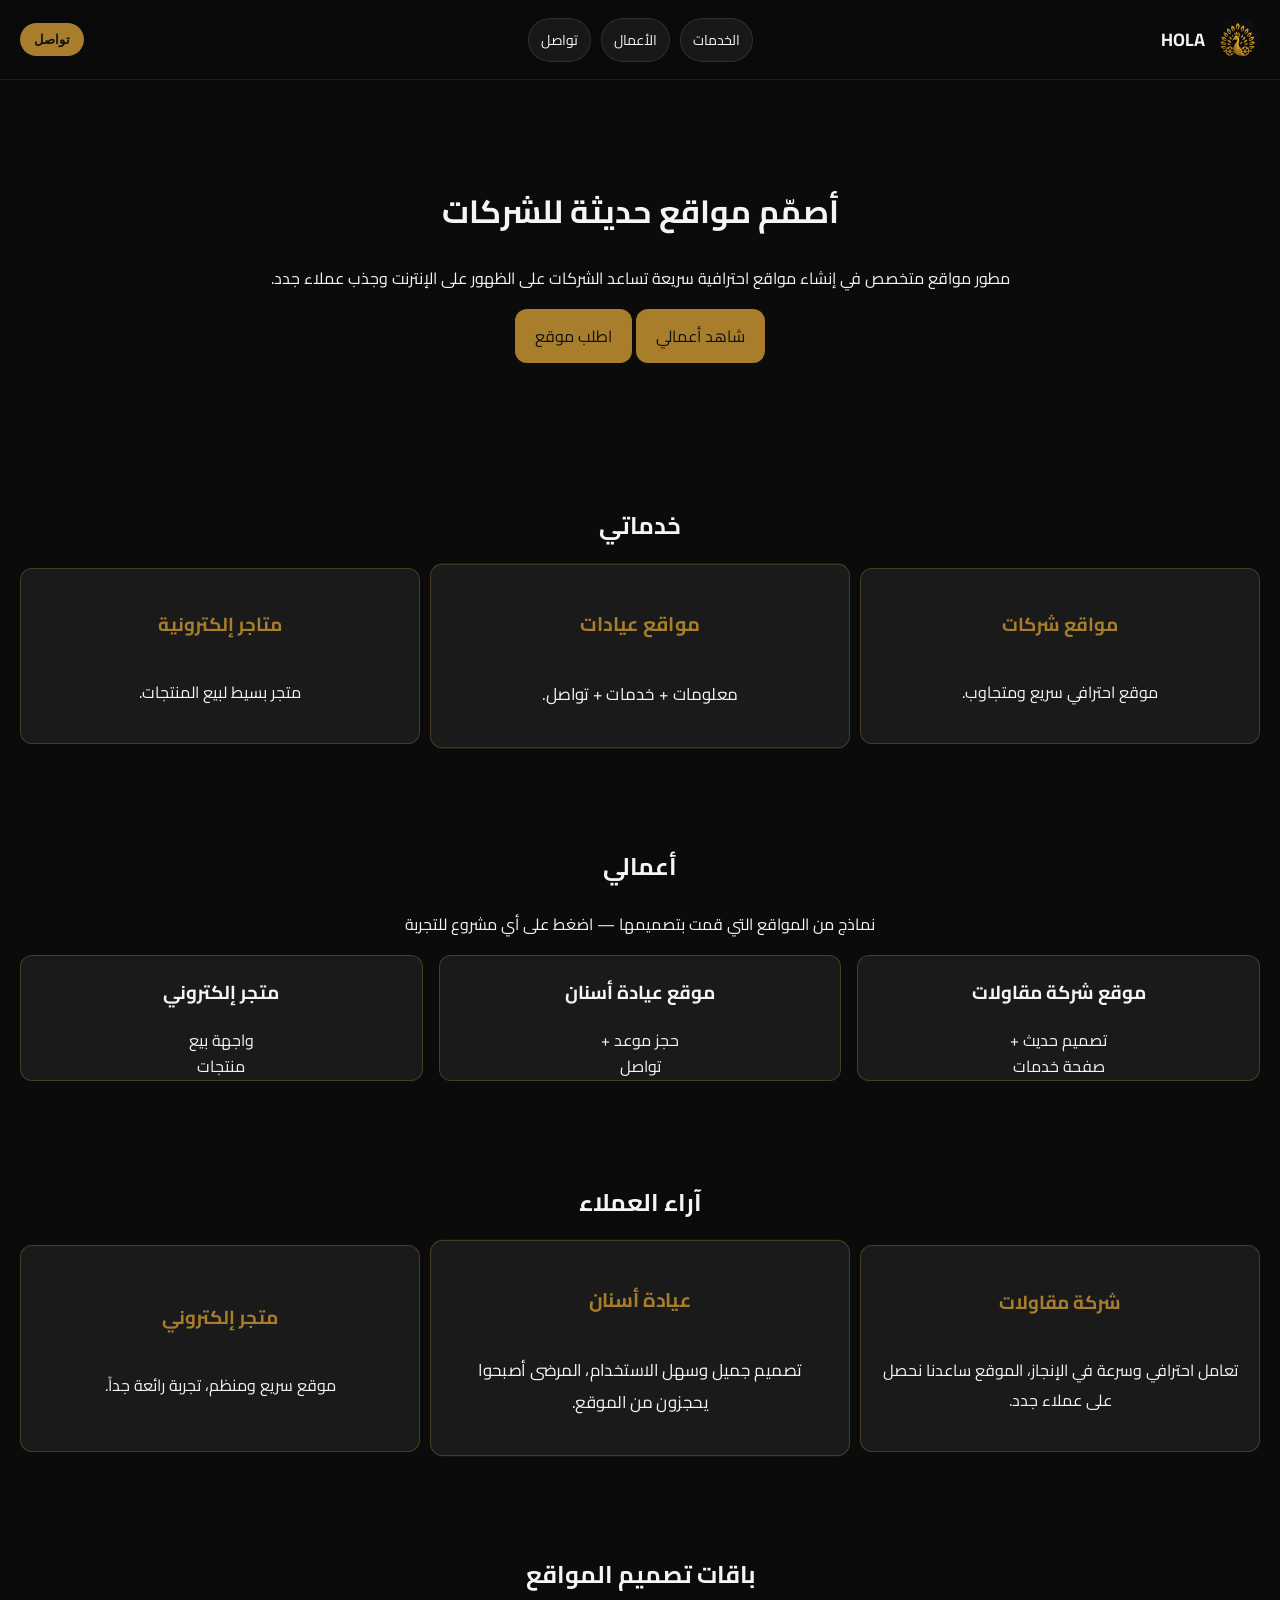
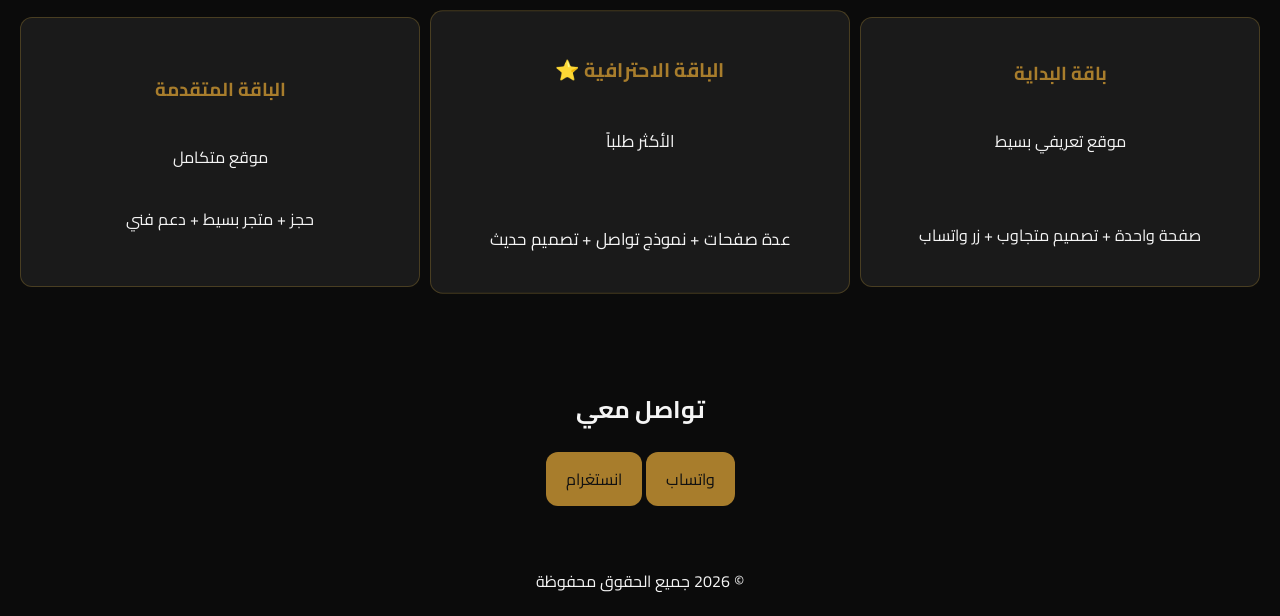
==== commit 41cf31ac: "Add files via upload" ====
--- a/index.html
+++ b/index.html
@@ -10,14 +10,14 @@
   <link href="https://fonts.googleapis.com/css2?family=Cairo:wght@400;600;700&display=swap" rel="stylesheet">
 
   <link rel="stylesheet" href="style.css">
-  <link rel="icon" type="image/png" href="images/favicon.png">
+  <link rel="icon" type="image/png" href="favicon.png">
 </head>
 
 <body>
 
 <nav class="nav">
   <a class="brand" href="#">
-  <img src="images/logo.jpg" alt="شعار HOLA" class="brand-logo">
+  <img src="logo.jpg" alt="شعار HOLA" class="brand-logo">
   <span>HOLA</span>
 </a>
 
